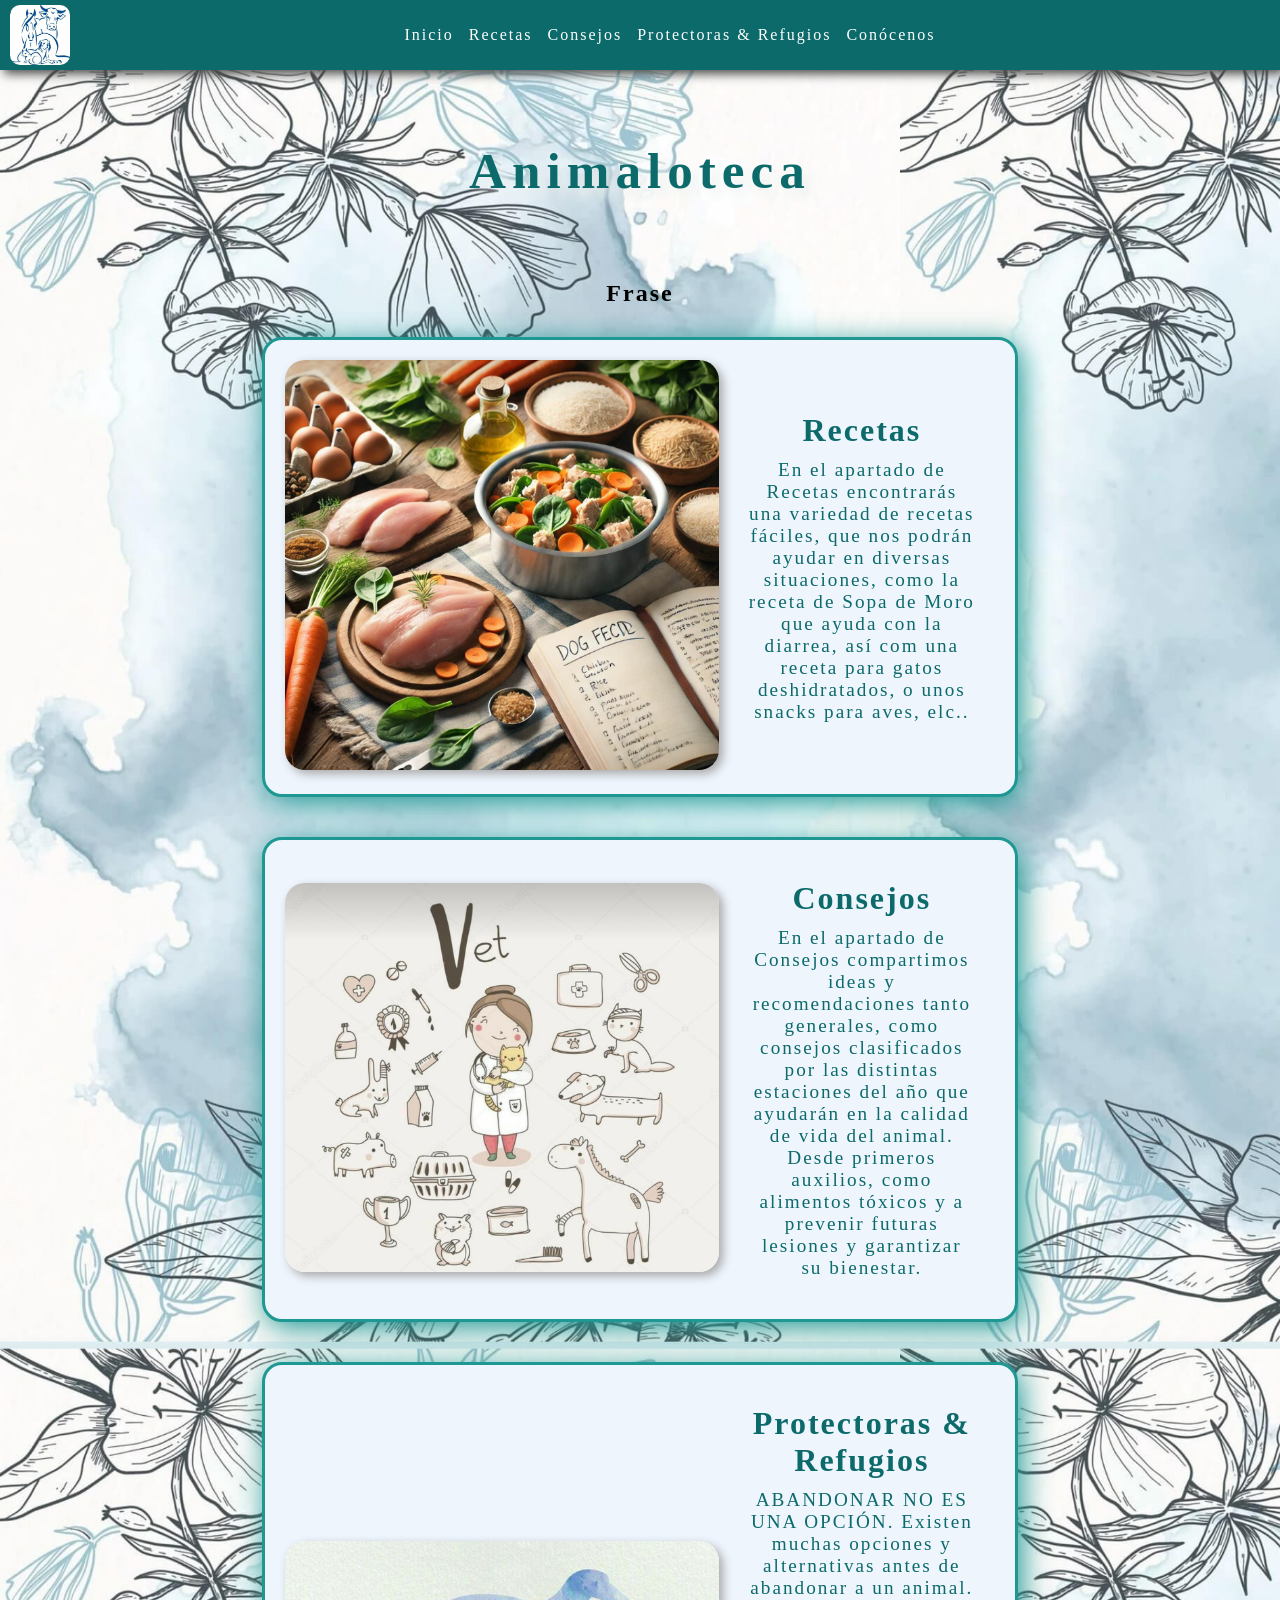
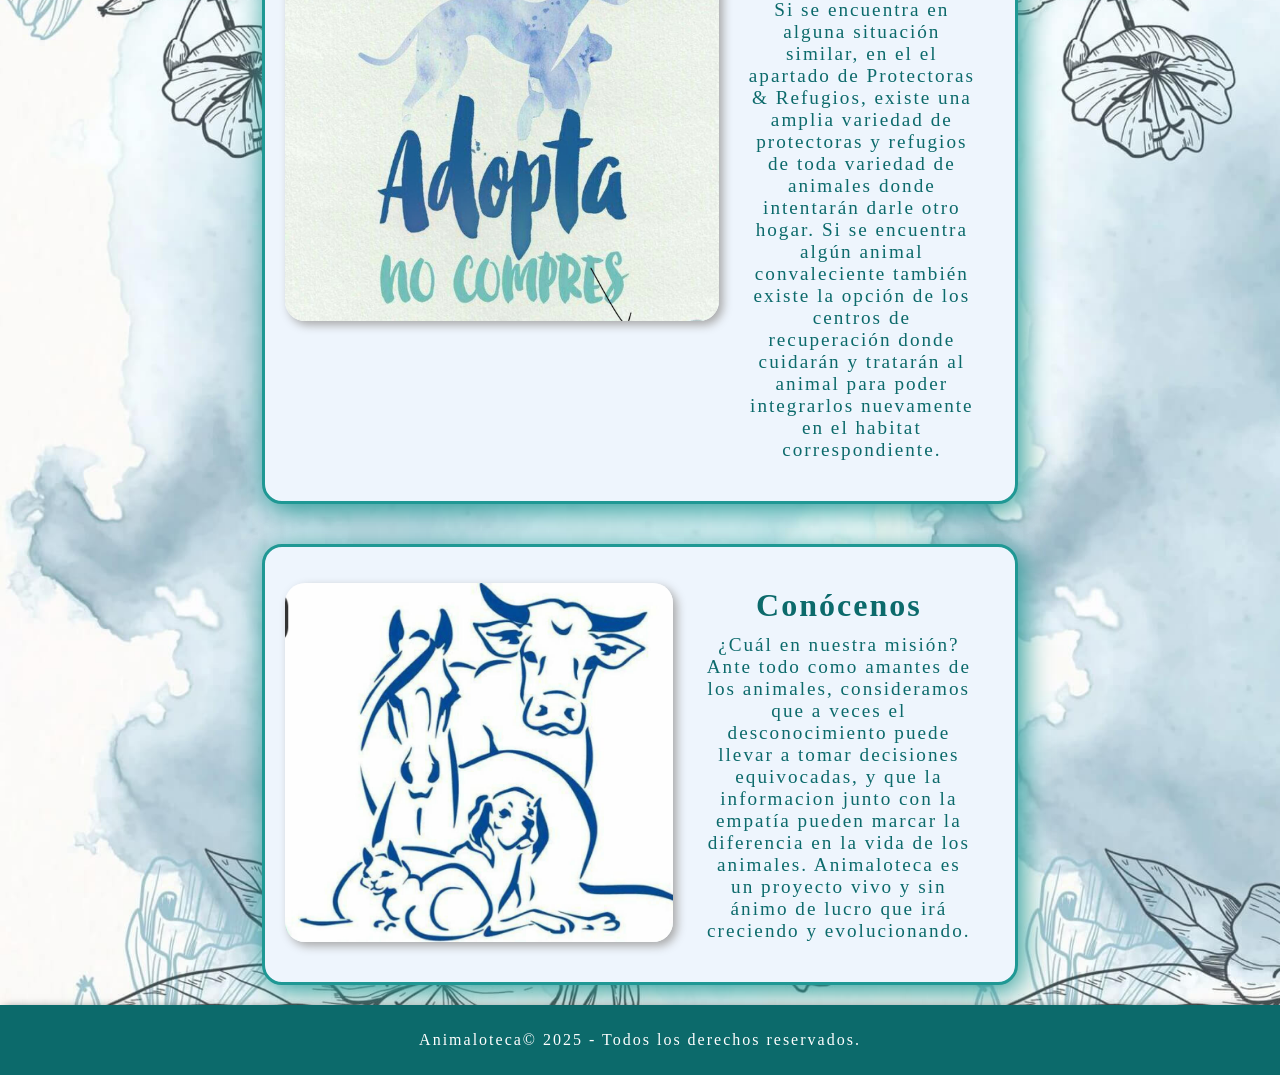
==== index.html @ 9682031e "." ====
<!DOCTYPE html>
<html lang="es">

<head>
    <meta charset="UTF-8">
    <meta name="viewport" content="width=device-width, initial-scale=1.0">
    <title>Animaloteca | Inicio </title>

    <link rel="stylesheet" href="css/style.css">
    <link rel='stylesheet' href='https://cdnjs.cloudflare.com/ajax/libs/font-awesome/4.7.0/css/font-awesome.min.css'>
    <script src="js/script.js" defer></script>

</head>

<body>
    <header class="header">
        <picture><img class="header__logo" src="./img/logo.jpg" alt="logo"></picture>
        <!-- Navbar -->
        <nav class="nav">

            <button class="nav__toggle">
                <i class='fa fa-bars'></i>
            </button>

            <ul class="nav__ul">
                <li><a class="nav__links" href="/Animaloteca/index.html">Inicio</a></li>
                <li><a class="nav__links" href="/Animaloteca/pages/dietas-y-recetas.html">Recetas</a></li>
                <li><a class="nav__links" href="/Animaloteca/pages/consejos.html">Consejos</a></li>
                <li><a class="nav__links" href="/Animaloteca/pages/protectoras-refugios.html">Protectoras & Refugios</a></li>
                <li><a class="nav__links" href="/Animaloteca/pages/conocenos.html">Conócenos</a></li>
            </ul>
        </nav>

    </header>


    <main class="container">
        <section class="hero">
            <h1 class="hero__h1">Animaloteca</h1>

            <!-- <img class="hero__img" src="#" alt="imagen inicio"> -->
        </section>

        <h2 class="container__h2">Frase</h2>
        <article class="card">

            <picture><img class="card__img" src="./img/recetas.jpg" alt="imagen dietas" loading="lazy"></picture>
            <div class="card__contenido">
                <h3 class="card__h3">Recetas</h3>

                <p class="card__p">En el apartado de Recetas encontrarás una variedad de recetas fáciles, que nos podrán
                    ayudar en diversas situaciones, como la receta de Sopa de Moro que ayuda con la diarrea, así com una
                    receta para gatos deshidratados, o unos snacks para aves, elc.. </p>
            </div>

        </article>


        <article class="card">

            <picture><img class="card__img" src="./img/consejos.jpg" alt="imagen tips" loading="lazy"></picture>
            <div class="card__contenido">

                <h3 class="card__h3">Consejos</h3>

                <p class="card__p">En el apartado de Consejos compartimos ideas y recomendaciones tanto generales, como
                    consejos clasificados por las distintas estaciones del año que ayudarán en la calidad de vida del
                    animal. Desde primeros auxilios, como alimentos tóxicos y a prevenir futuras lesiones y garantizar
                    su bienestar.
                </p>
            </div>
        </article>

        <article class="card">
            <picture><img class="card__img" src="./img/protect.jpg" alt="imagen protectoras" loading="lazy"></picture>
            <div class="card__contenido">

                <h3 class="card__h3">Protectoras & Refugios</h3>

                <p class="card__p">ABANDONAR NO ES UNA OPCIÓN. Existen muchas opciones y alternativas antes de abandonar
                    a un animal. Si se encuentra en alguna situación similar, en el el apartado de Protectoras &
                    Refugios, existe una amplia variedad de protectoras y refugios de toda variedad de animales donde
                    intentarán darle otro hogar.
                    Si se encuentra algún animal convaleciente también existe la opción de los centros de recuperación
                    donde cuidarán y tratarán al animal para poder integrarlos nuevamente en el habitat correspondiente.
                </p>
            </div>
        </article>

        <article class="card">

            <picture><img class="card__img" src="./img/logo.jpg" alt="imagen Conócenos" loading="lazy"></picture>

            <div class="card__contenido">
                <h3 class="card__h3">Conócenos</h3>
                <p class="card__p">¿Cuál en nuestra misión? Ante todo como amantes de los animales, consideramos que a
                    veces el desconocimiento puede llevar a tomar decisiones equivocadas, y que la informacion junto con
                    la empatía pueden marcar la diferencia en la vida de los animales. Animaloteca es un proyecto vivo y
                    sin ánimo de lucro que irá creciendo y evolucionando. </p>
            </div>
        </article>

    </main>
    <footer class="footer">
        <p class="footer__p">Animaloteca&copy; 2025 - Todos los derechos reservados.</p>
    </footer>

</body>

</html>
---- css/style.css ----
/*----------| |  Colores  |  |-----------*/
/*      - header: 
            background-color:#2bd0cb ;
        - body:
            background-color: #f4f1f1;

        -footer:
            background-color: #2bd0cb;

    */
/*---------| |   Reset  |  |----------*/
* {
    margin: 0;
    padding: 0;
    box-sizing: border-box;
}



/*----------| |   Header  |  |-----------*/

.header {
    display: flex;
    height: 70px;
    width: 100%;
    /* grid-area: header; */
    padding: 10px;
    background-color: #0c6a6b;
    justify-content: space-between;
    align-items: center;
    box-shadow: 4px 4px 10px #4b4b4b;


}

.header__logo {
    display: flex;
    height: 60px;
    width: 60px;
    border-radius: 10px;
}


.nav {
    display: flex;
    flex-direction: row;
    justify-content: center;
    align-items: center;
    gap: 15px;
    width: 100%;
    letter-spacing: 2px;
    color: #fff;
    transition: transform 0.5s ease;




}


.nav__ul {
    display: flex;
    flex-direction: row;
    list-style: none;
    gap: 15px;


}

.nav__links {
    color: #fff;
    font-size: 1rem;
    text-decoration: none;
}

.nav__toggle {
    display: none;
    cursor: pointer;
}



/*--------| |   Main  |  |---------*/

body {
    height: 100vh;
    width: 100%;
    display: grid;
    grid-template-rows: auto 1fr auto;
    background-image: url('../img/flores.jpeg');
    overflow-y: auto;
    background-size: 100vh;





}

/* .main{
    display: flex;
    flex-direction: column;
    justify-content: center; 
    align-items: center;
    border: 4px solid #2bd0cb;
    padding: 20px;
    border-radius: 10px;
    box-shadow: 4px 6px 30px #93cbc9;
    width: 70%;
    background-color: #eef5fd;
    
} */

/*--------| |   Hero  |  |---------*/
.hero {
    display: flex;
    flex-direction: column;
    justify-content: center;
    align-items: center;
    text-align: center;
    height: 20vh;
    width: 100%;
    position: relative;

    z-index: 0;
    padding: 20px;
}


.hero__h1 {
    position: absolute;
    z-index: 1;
    font-size: 4vw;
    letter-spacing: 6px;
    color: #0c6a6b;
    text-shadow: 8px 8px 12px#eef1f1;

}
.hero__img{
    z-index: -1;
    width: 100%;
    height: 100%;
    object-fit: contain;
}

.hero__h2 {
    display: flex;
    flex-direction: column;
    color: #0c6a6b;
    text-shadow: 8px 8px 12px#eef1f1;
    font-size: 2vw;


}


/*----------||  Card  | |-----------*/
.container {
    display: flex;
    flex-direction: column;
    margin-top: 0;
    height: 100%;
    width: 100%;
    justify-content: flex-start;
    align-items: center;
    gap: 20px;
    letter-spacing: 2px;
    padding: 10px;
}

.card {
    display: flex;
    align-items: center;
    border: 3px solid #1f9894;
    width: 60%;
    padding: 20px;
    border-radius: 20px;
    box-shadow: 4px 6px 30px #1f9894;
    background-color: #eef5fd;
    text-align: center;
    overflow: hidden;
    margin: 10px;
    gap: 10px
}

.card__h2 {
    display: flex;
    justify-content: center;
    font-size: 3rem;
    text-decoration: underline;
    color: #0c6a6b;
}


.card__h3 {
    display: flex;
    justify-content: center;
    font-size: 2rem;




}

.card__p {
    display: flex;
    font-size: 1.2rem;
    justify-content: center;



}

.card__img {
    width: 100%;
    border-radius: 20px;
    height: 100%;
    box-shadow: 4px 4px 10px #a9a9a9;

}

.card__contenido {
    display: flex;
    flex-direction: column;
    justify-content: center;
    align-items: center;
    text-align: center;
    padding: 20px;
    gap: 10px;
    color: #0c6a6b;
    width: 100%;
    height: 100%;
    font-size: 1.2rem;

}

.card__imgList {
    display: flex;
    flex-direction: row;
    justify-content: center;
    align-items: center;
    gap: 10px;
    width: 40%;
    height: 100%
}

/*----------||  Consejos (acordeon)  | |-----------*/
.acordeon {
    display: flex;
    flex-direction: column;
    justify-content: center;
    align-items: center;
    width: 60%;
    gap: 10px;
    padding: 30px;
    border: 4px solid #1f9894;
    border-radius: 10px;
    box-shadow: 4px 6px 30px #1f9894;
    color: #0c6a6b;
    background-color: #eef5fd;
    letter-spacing: 2px;

}

.acordeon__h2 {
    display: flex;
    justify-content: center;
    align-items: center;
    cursor: pointer;
    transition: transform 0.5s ease;

}

.acordeon__h2:hover {
    transform: scale(1.1);

}

.acordeon__h2.active {
    max-height: 70%;
}



.acordeon__bloque--activo .acordeon__contenido {
    height: auto;
    padding: 20px;
}

.acordeon__contenido {
    display: flex;
    flex-direction: column;
    justify-content: center;
    align-items: center;
    padding: 0;
    overflow: hidden;
    transition: transform 0.5s ease;
    padding: 0;
    height: 0;
    font-size: 1.2rem;
}

.acordeon__img img{
    display: flex;
    justify-content: center;
    align-items: center;
    width: 90%;
   max-width: 700px;
   
    height: 90%;
    border-radius: 20px;
    box-shadow: 4px 4px 10px #a9a9a9;
    padding: 10px;
   
   
}

/*----------||  Protectoras (Tab)  | |-----------*/

.contentlist {
    display: flex;
    flex-direction: column;
    justify-content: center;
    align-items: center;
    height: 100%;
    letter-spacing: 2px;


}

.bloque {
    display: none;

}

.bloque.active {
    display: flex;
    flex-direction: column;
    padding: 10px;
    gap: 20px;
    height: 100%;
    font-size: 1.2rem;
    width: 100%;
    justify-content: center;
    align-items: center;

    text-align: center;

}

.bloque__contenido {
    display: flex;
    flex-direction: column;
    justify-content: center;
    border: 4px solid #1f9894;
    padding: 20px;
    border-radius: 10px;
    box-shadow: 4px 6px 30px #1f9894;
    width: 70%;
    background-color: #eef5fd;
    color: #0c6a6b;


}


.bloque__h3 {
    display: flex;
    justify-content: center;
    font-size: 2rem;
    text-decoration: underline;
    color: #0c6a6b;
}

.bloque__contenido ul {
    list-style: none;

}

.bloque__title {
    display: flex;
    justify-content: center;
    font-size: 1.5rem;
    color: #0c6a6b;
}

.tablist {
    display: flex;
    gap: 20px;
    list-style-type: none;
    font-size: 24px;
    cursor: pointer;
    border-radius: 10px;
    box-shadow: 0 5px 15px rgba(0, 0, 0, 0.2);
    background-color: #eef5fd;
    padding: 20px;
    text-shadow: 4px 2px 2px #eef1f1;
    color: #1f9894;
    letter-spacing: 2px;
}

.tab.active {
    border-bottom: 2px solid #3dc8e0;
    font-size: 30px;

}

.tab:hover {
    color: red;
}



/*----------||   Footer  | |-----------*/
.footer {
    display: flex;
    height: 70px;
    width: 100%;
    /* grid-area: footer; */
    padding: 10px;
    background-color: #0c6a6b;
    justify-content: center;
    align-items: center;
    letter-spacing: 2px;
    color: #fff;
    box-shadow: 4px 4px 10px #4b4b4b;
}

/*----------||  Media queries | |-----------*/

@media screen and (max-width:468px) {

    /* body{
       display: flex;
       flex-direction: column;
       justify-content: center;
       align-items: center;
    } */
    .nav__ul {
        display: none;

    }

    .nav__toggle {
        display: block;
    }

    .nav__ul.active {
        display: flex;
        flex-direction: column;

        color: #fff;
        height: 40px;
    }

    .card {
        display: flex;
        flex-direction: column;
        width: 90%;
        height: 100%;
        padding: 10px;
    }

    .card__contenido {
        display: flex;
        flex-direction: column;
        justify-content: center;
        align-items: center;
        text-align: center;
    }


    .tablist {
        display: flex;
        flex-direction: column;
    }
}

;
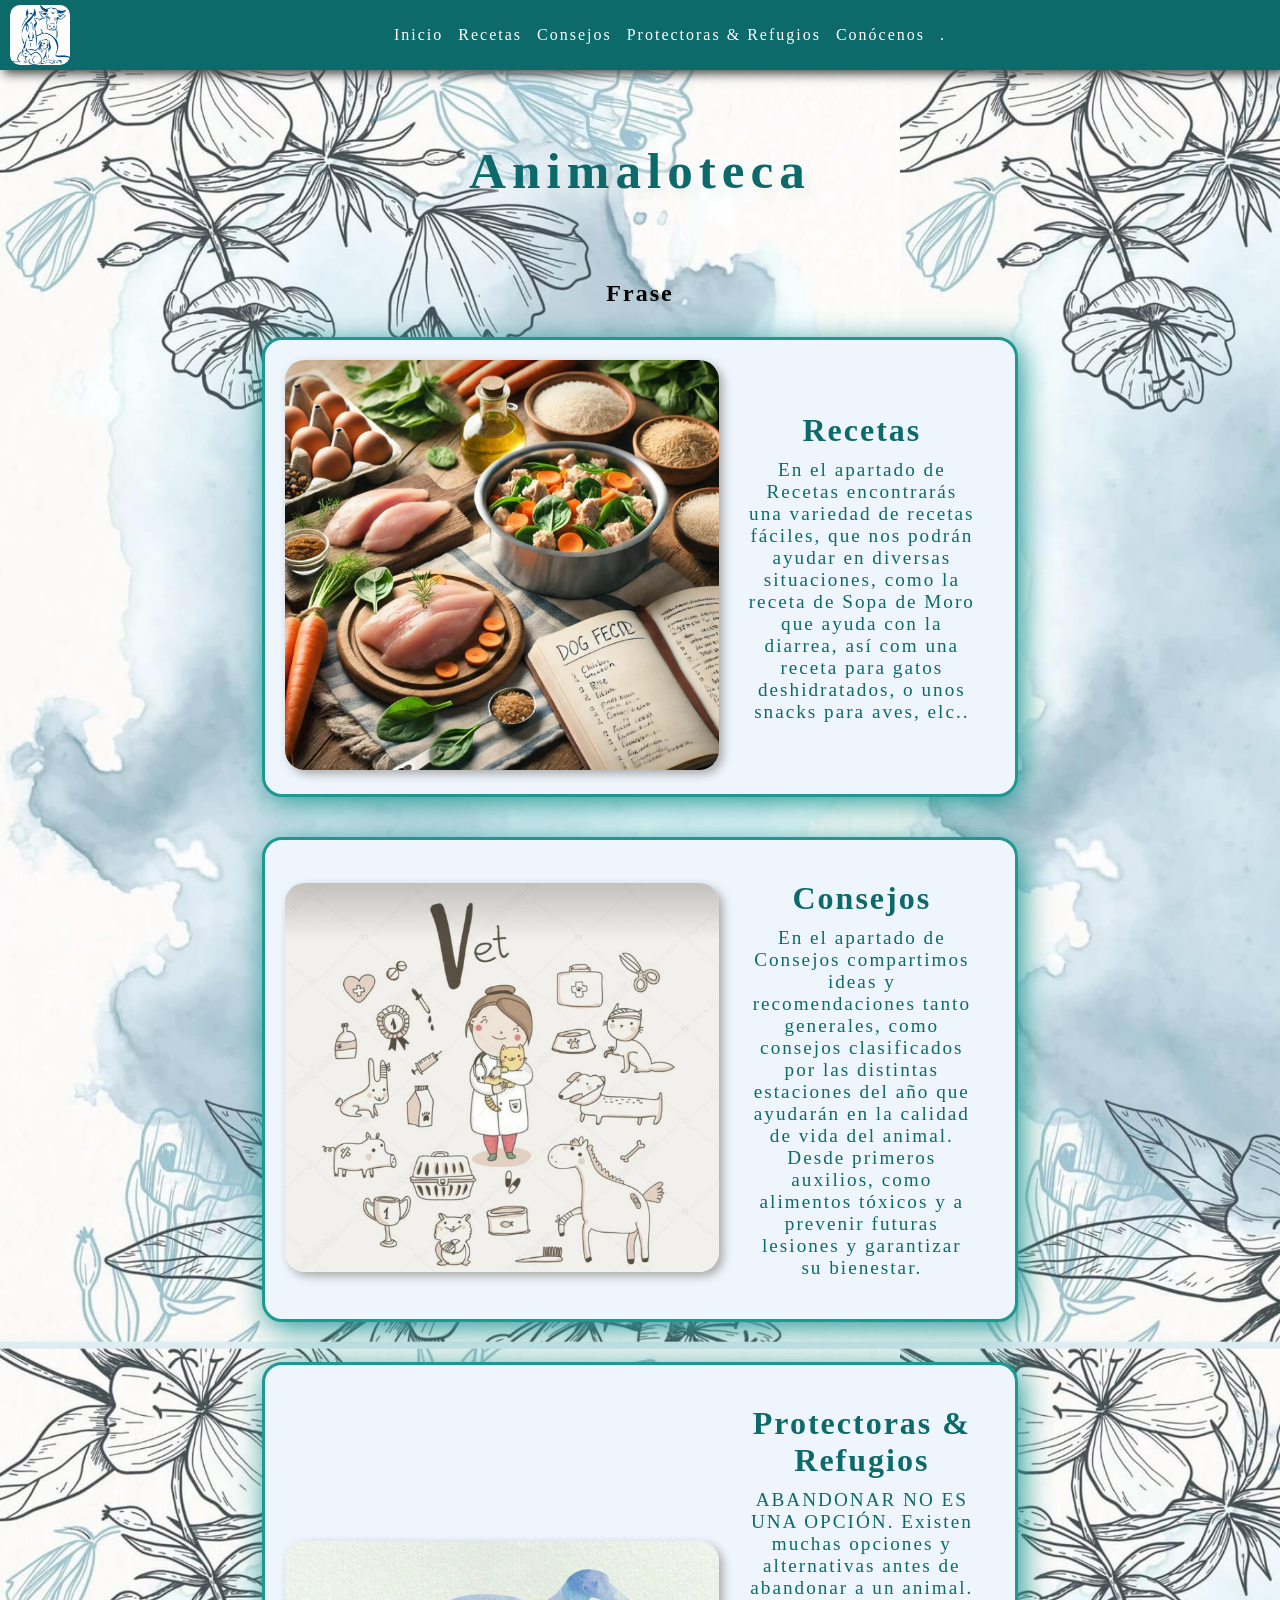
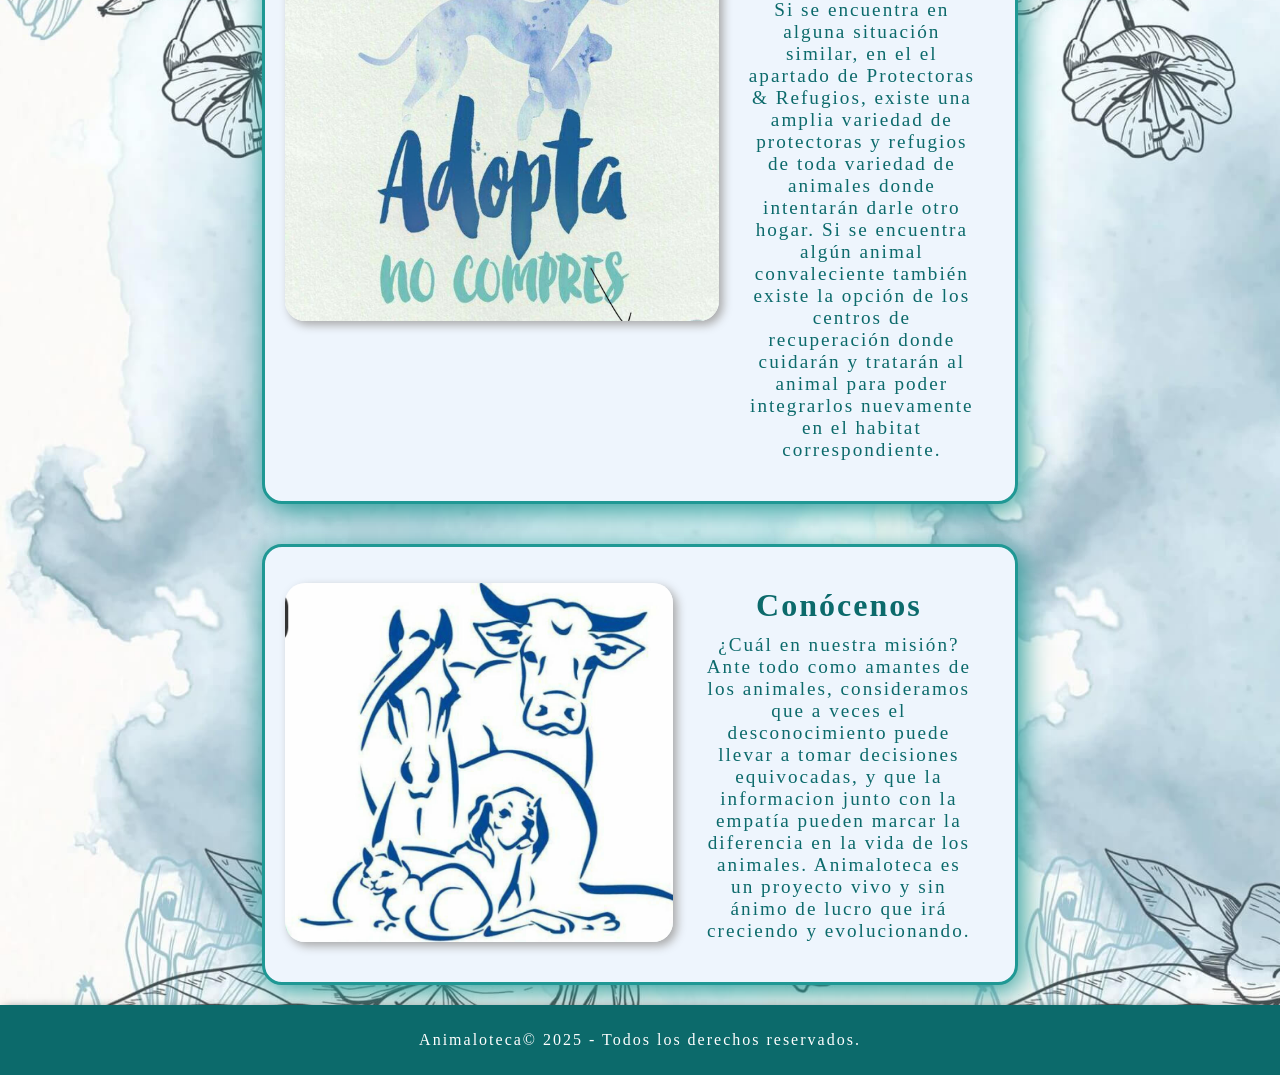
==== commit 40d59868: "proyecto" ====
--- a/index.html
+++ b/index.html
@@ -6,9 +6,9 @@
     <meta name="viewport" content="width=device-width, initial-scale=1.0">
     <title>Animaloteca | Inicio </title>
 
-    <link rel="stylesheet" href="css/style.css">
+    <link rel="stylesheet" href="./css/style.css">
     <link rel='stylesheet' href='https://cdnjs.cloudflare.com/ajax/libs/font-awesome/4.7.0/css/font-awesome.min.css'>
-    <script src="js/script.js" defer></script>
+    <script src="./js/script.js" defer></script>
 
 </head>
 
@@ -23,12 +23,12 @@
             </button>
 
             <ul class="nav__ul">
-                <li><a class="nav__links" href="/Animaloteca/index.html">Inicio</a></li>
-                <li><a class="nav__links" href="/Animaloteca/pages/dietas-y-recetas.html">Recetas</a></li>
-                <li><a class="nav__links" href="/Animaloteca/pages/consejos.html">Consejos</a></li>
-                <li><a class="nav__links" href="/Animaloteca/pages/protectoras-refugios.html">Protectoras & Refugios</a></li>
-                <li><a class="nav__links" href="/Animaloteca/pages/conocenos.html">Conócenos</a></li>
-            </ul>
+                <li><a class="nav__links" href="./index.html">Inicio</a></li>
+                <li><a class="nav__links" href="./dietas-y-recetas.html">Recetas</a></li>
+                <li><a class="nav__links" href="./consejos.html">Consejos</a></li>
+                <li><a class="nav__links" href="./protectoras-refugios.html">Protectoras & Refugios</a></li>
+                <li><a class="nav__links" href="./conocenos.html">Conócenos</a></li>
+            </ul>.
         </nav>
 
     </header>
--- a/css/style.css
+++ b/css/style.css
@@ -299,15 +299,23 @@
     height: 0;
     font-size: 1.2rem;
 }
-
+.acordeon__img{
+    height: 500px;
+    width: 400px;
+}
 .acordeon__img img{
     display: flex;
     justify-content: center;
     align-items: center;
-    width: 90%;
+   width: 100%;
+   height: 100%;
+  
+
+
+ 
    max-width: 700px;
    
-    height: 90%;
+    
     border-radius: 20px;
     box-shadow: 4px 4px 10px #a9a9a9;
     padding: 10px;
@@ -368,7 +376,7 @@
     display: flex;
     justify-content: center;
     font-size: 2rem;
-    text-decoration: underline;
+   text-decoration: none;
     color: #0c6a6b;
 }
 
@@ -428,7 +436,7 @@
 
 /*----------||  Media queries | |-----------*/
 
-@media screen and (max-width:468px) {
+@media screen and (max-width:620px) {
 
     /* body{
        display: flex;
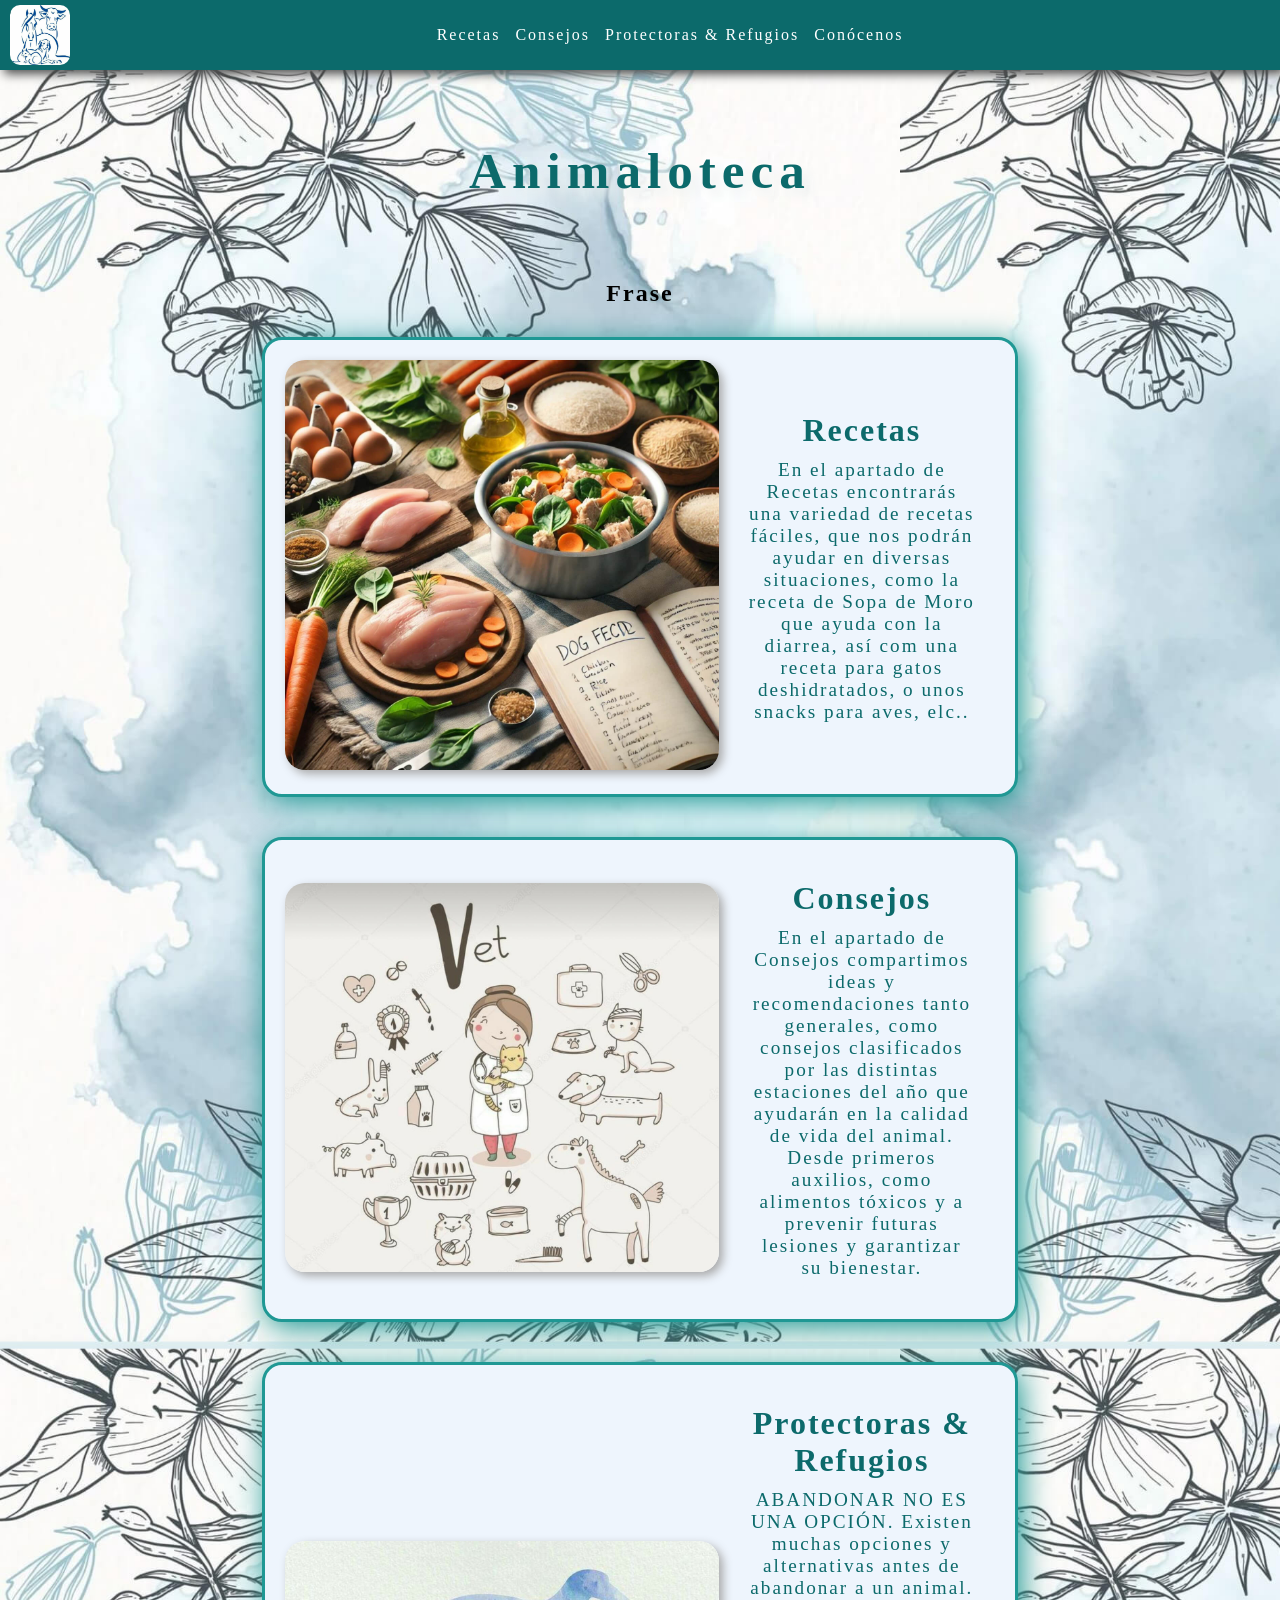
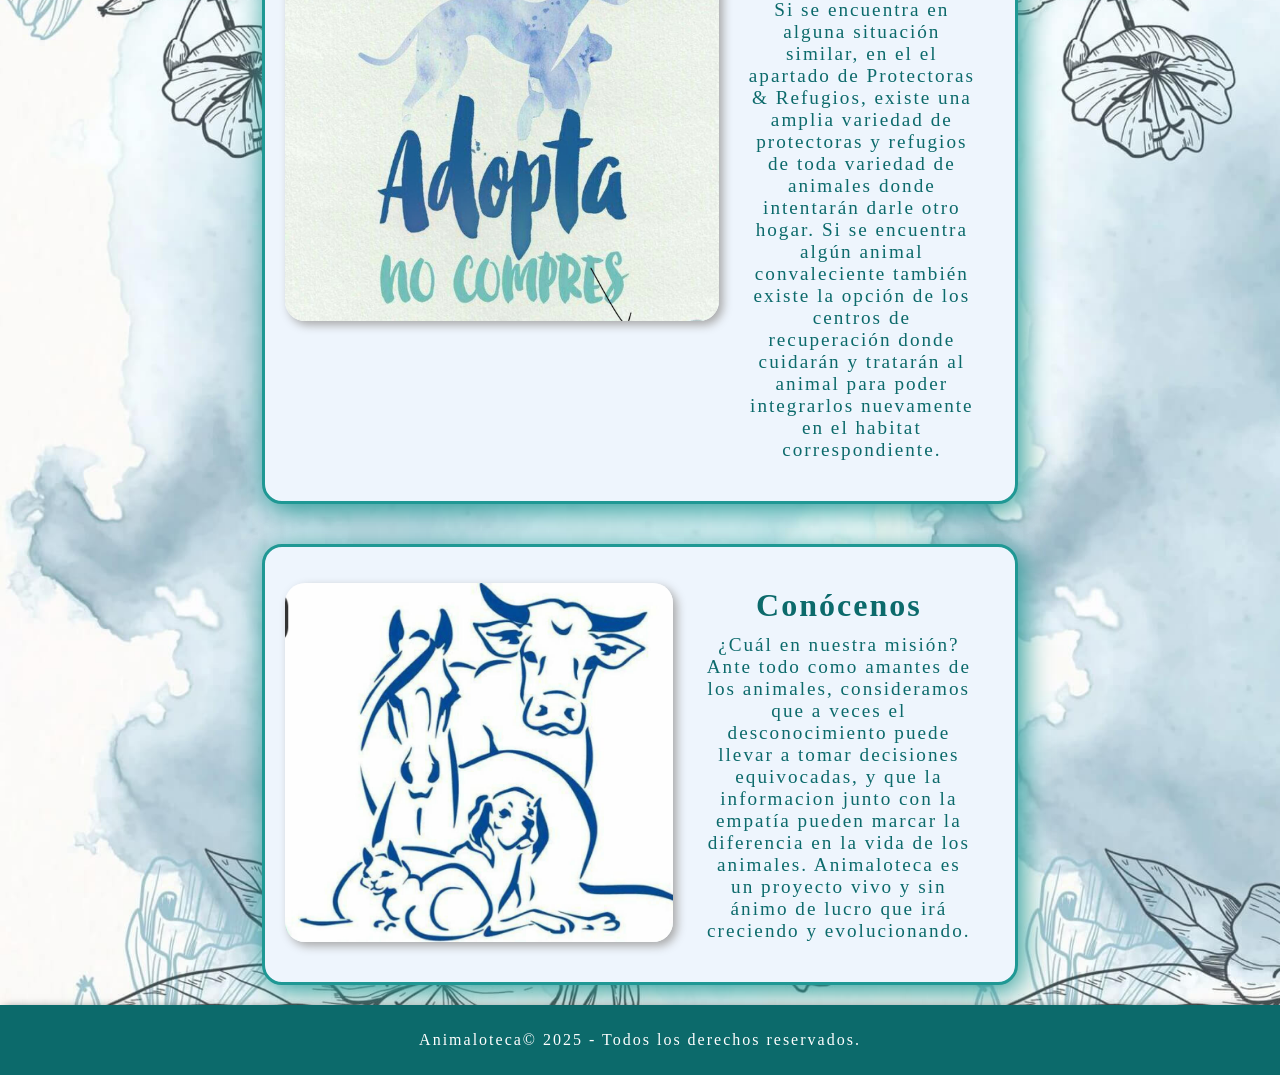
==== commit 0cf40b9e: "protectoras" ====
--- a/index.html
+++ b/index.html
@@ -14,7 +14,9 @@
 
 <body>
     <header class="header">
-        <picture><img class="header__logo" src="./img/logo.jpg" alt="logo"></picture>
+        <picture> 
+            <a class="nav__links" href="./index.html"><img class="header__logo" src="./img/logo.jpg" alt="logo"></a>
+        </picture>
         <!-- Navbar -->
         <nav class="nav">
 
@@ -23,15 +25,16 @@
             </button>
 
             <ul class="nav__ul">
-                <li><a class="nav__links" href="./index.html">Inicio</a></li>
+             
                 <li><a class="nav__links" href="./dietas-y-recetas.html">Recetas</a></li>
                 <li><a class="nav__links" href="./consejos.html">Consejos</a></li>
                 <li><a class="nav__links" href="./protectoras-refugios.html">Protectoras & Refugios</a></li>
                 <li><a class="nav__links" href="./conocenos.html">Conócenos</a></li>
-            </ul>.
+            </ul>
         </nav>
 
     </header>
+
 
 
     <main class="container">
--- a/css/style.css
+++ b/css/style.css
@@ -75,7 +75,7 @@
 
 .nav__toggle {
     display: none;
-    cursor: pointer;
+
 }
 
 
@@ -121,7 +121,6 @@
     height: 20vh;
     width: 100%;
     position: relative;
-
     z-index: 0;
     padding: 20px;
 }
@@ -136,7 +135,8 @@
     text-shadow: 8px 8px 12px#eef1f1;
 
 }
-.hero__img{
+
+.hero__img {
     z-index: -1;
     width: 100%;
     height: 100%;
@@ -149,6 +149,8 @@
     color: #0c6a6b;
     text-shadow: 8px 8px 12px#eef1f1;
     font-size: 2vw;
+    background-color: #eef5fd;
+    border-radius: 2px 2px;
 
 
 }
@@ -299,28 +301,22 @@
     height: 0;
     font-size: 1.2rem;
 }
-.acordeon__img{
+
+.acordeon__img {
     height: 500px;
     width: 400px;
 }
-.acordeon__img img{
-    display: flex;
-    justify-content: center;
-    align-items: center;
-   width: 100%;
-   height: 100%;
-  
-
-
- 
-   max-width: 700px;
-   
-    
+
+.acordeon__img img {
+    display: flex;
+    justify-content: center;
+    align-items: center;
+    width: 100%;
+    height: 100%;
+    max-width: 700px;
     border-radius: 20px;
     box-shadow: 4px 4px 10px #a9a9a9;
     padding: 10px;
-   
-   
 }
 
 /*----------||  Protectoras (Tab)  | |-----------*/
@@ -376,8 +372,9 @@
     display: flex;
     justify-content: center;
     font-size: 2rem;
-   text-decoration: none;
-    color: #0c6a6b;
+    text-decoration: none;
+    color: #0c6a6b;
+    padding: 10px;
 }
 
 .bloque__contenido ul {
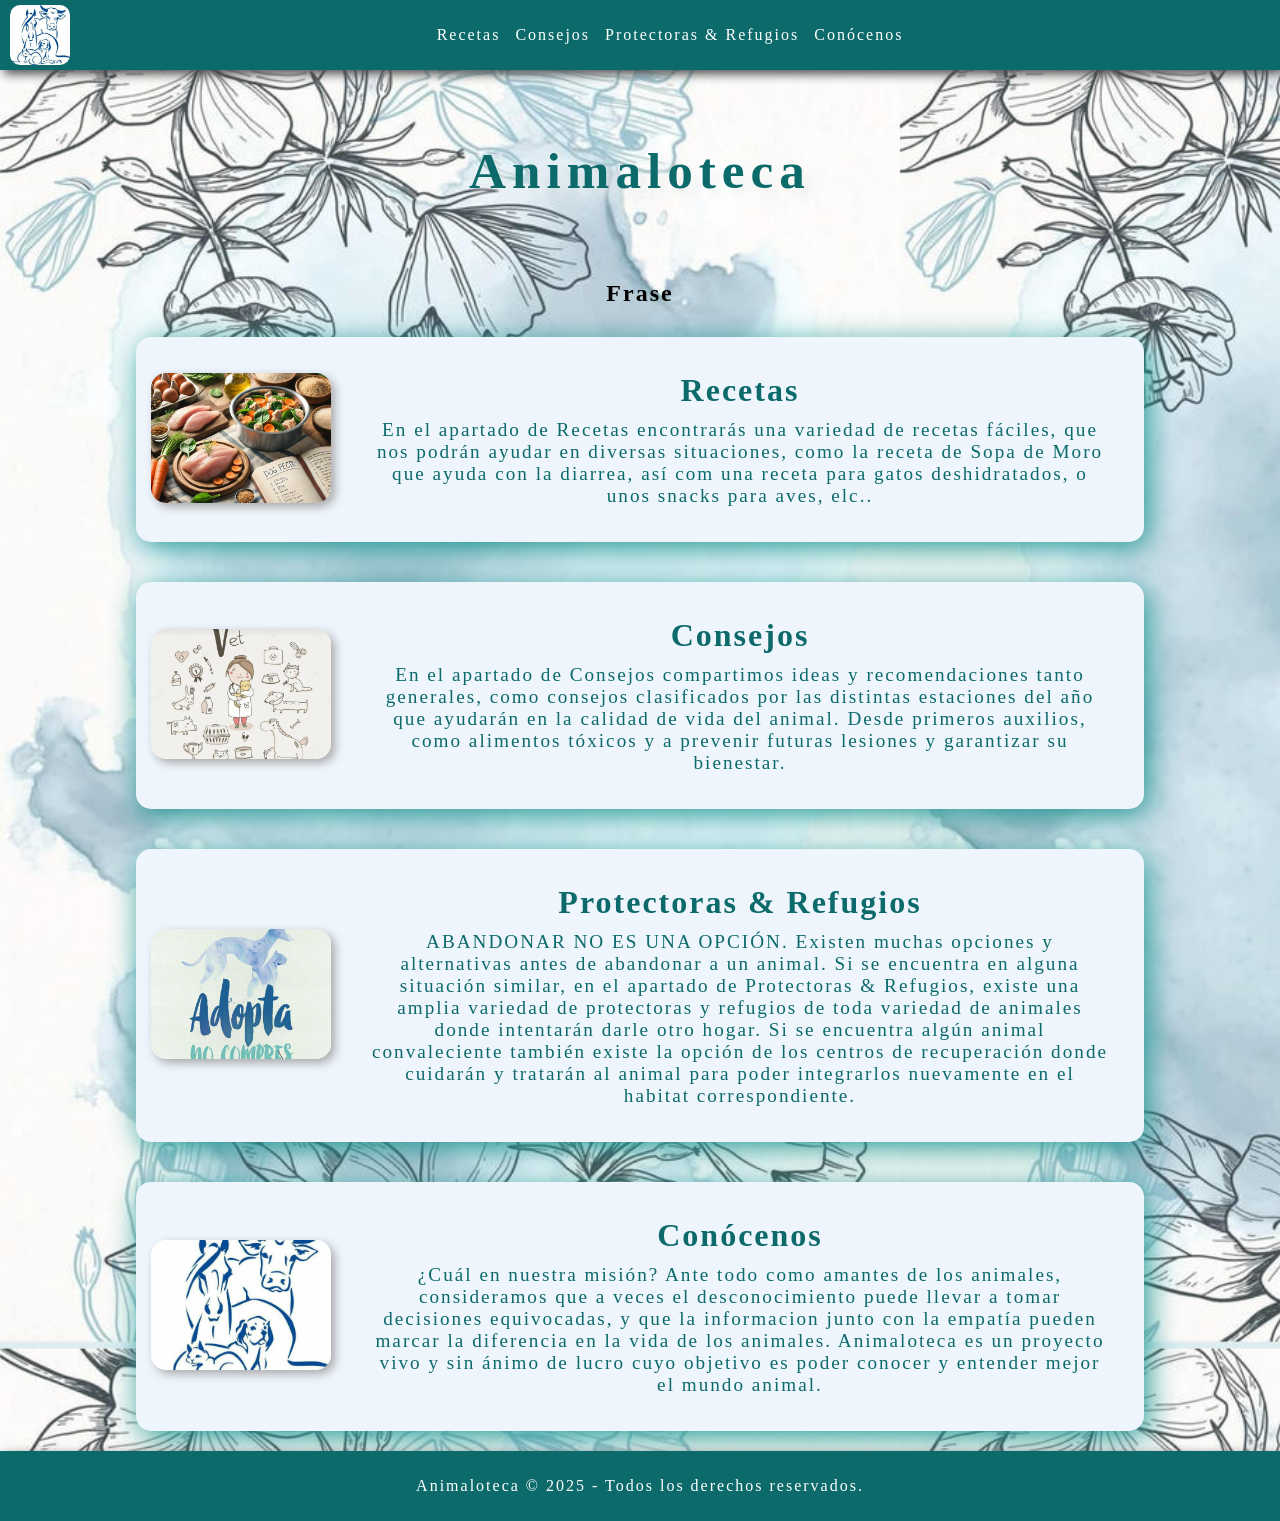
==== commit 50e1f5e6: "proyecto" ====
--- a/index.html
+++ b/index.html
@@ -8,15 +8,15 @@
 
     <link rel="stylesheet" href="./css/style.css">
     <link rel='stylesheet' href='https://cdnjs.cloudflare.com/ajax/libs/font-awesome/4.7.0/css/font-awesome.min.css'>
-    <script src="./js/script.js" defer></script>
+    <script type="module" src="./js/script.js" defer></script>
 
 </head>
 
 <body>
     <header class="header">
-        <picture> 
+        <div>
             <a class="nav__links" href="./index.html"><img class="header__logo" src="./img/logo.jpg" alt="logo"></a>
-        </picture>
+        </div>
         <!-- Navbar -->
         <nav class="nav">
 
@@ -25,7 +25,7 @@
             </button>
 
             <ul class="nav__ul">
-             
+
                 <li><a class="nav__links" href="./dietas-y-recetas.html">Recetas</a></li>
                 <li><a class="nav__links" href="./consejos.html">Consejos</a></li>
                 <li><a class="nav__links" href="./protectoras-refugios.html">Protectoras & Refugios</a></li>
@@ -81,7 +81,7 @@
                 <h3 class="card__h3">Protectoras & Refugios</h3>
 
                 <p class="card__p">ABANDONAR NO ES UNA OPCIÓN. Existen muchas opciones y alternativas antes de abandonar
-                    a un animal. Si se encuentra en alguna situación similar, en el el apartado de Protectoras &
+                    a un animal. Si se encuentra en alguna situación similar, en el apartado de Protectoras &
                     Refugios, existe una amplia variedad de protectoras y refugios de toda variedad de animales donde
                     intentarán darle otro hogar.
                     Si se encuentra algún animal convaleciente también existe la opción de los centros de recuperación
@@ -99,13 +99,17 @@
                 <p class="card__p">¿Cuál en nuestra misión? Ante todo como amantes de los animales, consideramos que a
                     veces el desconocimiento puede llevar a tomar decisiones equivocadas, y que la informacion junto con
                     la empatía pueden marcar la diferencia en la vida de los animales. Animaloteca es un proyecto vivo y
-                    sin ánimo de lucro que irá creciendo y evolucionando. </p>
+                    sin ánimo de lucro cuyo objetivo es poder conocer y entender mejor el mundo animal. </p>
             </div>
         </article>
 
     </main>
     <footer class="footer">
-        <p class="footer__p">Animaloteca&copy; 2025 - Todos los derechos reservados.</p>
+
+        <p class="footer__p"> <a class="nav__links" href="./index.html">Animaloteca &copy;</a> 2025 - Todos los derechos
+            reservados.
+
+        </p>
     </footer>
 
 </body>
--- a/css/style.css
+++ b/css/style.css
@@ -172,24 +172,22 @@
 
 .card {
     display: flex;
-    align-items: center;
-    border: 3px solid #1f9894;
-    width: 60%;
-    padding: 20px;
-    border-radius: 20px;
+    flex-direction: row; /* en vez de column */
+    align-items: center;
+    justify-content: flex-start;
+    width: 80%;         /* reducimos el ancho */
+    margin: 10px auto;
+    padding: 15px;
+    border-radius: 15px;
+    background-color: #eef5fd;
     box-shadow: 4px 6px 30px #1f9894;
-    background-color: #eef5fd;
-    text-align: center;
-    overflow: hidden;
-    margin: 10px;
-    gap: 10px
-}
-
+    gap: 20px;
+  }
 .card__h2 {
     display: flex;
     justify-content: center;
     font-size: 3rem;
-    text-decoration: underline;
+    text-decoration: none;
     color: #0c6a6b;
 }
 
@@ -214,12 +212,12 @@
 }
 
 .card__img {
-    width: 100%;
-    border-radius: 20px;
-    height: 100%;
+    width: 180px;
+    height: 130px;
+    border-radius: 15px;
     box-shadow: 4px 4px 10px #a9a9a9;
-
-}
+    object-fit: cover;
+  }
 
 .card__contenido {
     display: flex;
@@ -246,12 +244,13 @@
     height: 100%
 }
 
-/*----------||  Consejos (acordeon)  | |-----------*/
+/*----------||  Consejos y Recetas (acordeon)  | |-----------*/
 .acordeon {
     display: flex;
     flex-direction: column;
     justify-content: center;
     align-items: center;
+    
     width: 60%;
     gap: 10px;
     padding: 30px;
@@ -263,6 +262,12 @@
     letter-spacing: 2px;
 
 }
+.acordeon__titulo {
+    display: flex;
+    flex-direction: column;
+    align-items: center;
+    gap: 10px;
+}
 
 .acordeon__h2 {
     display: flex;
@@ -294,6 +299,7 @@
     flex-direction: column;
     justify-content: center;
     align-items: center;
+    text-align: center;
     padding: 0;
     overflow: hidden;
     transition: transform 0.5s ease;
@@ -303,21 +309,22 @@
 }
 
 .acordeon__img {
-    height: 500px;
-    width: 400px;
-}
-
-.acordeon__img img {
-    display: flex;
-    justify-content: center;
-    align-items: center;
-    width: 100%;
-    height: 100%;
-    max-width: 700px;
+    width: 100%;
+    max-width: 400px;
+    height: 300px;
+    overflow: hidden;
     border-radius: 20px;
     box-shadow: 4px 4px 10px #a9a9a9;
-    padding: 10px;
-}
+    margin: 0 auto;
+}
+
+.acordeon__img img {
+    width: 100%;
+    height: 100%;
+    object-fit: cover;
+    border-radius: 20px;
+}
+
 
 /*----------||  Protectoras (Tab)  | |-----------*/
 
@@ -479,6 +486,34 @@
         display: flex;
         flex-direction: column;
     }
+    .acordeon {
+        width: 90%;
+        padding: 20px;
+      }
+      
+      .acordeon__contenido {
+        font-size: 1rem;
+        padding: 10px;
+        align-items: center;
+        text-align: center;
+      }
+      
+      .acordeon__img {
+        width: 100%;
+        max-width: 100%;
+        height: auto;
+        margin: 0 auto;
+        border-radius: 20px;
+        box-shadow: 4px 4px 10px #a9a9a9;
+      }
+      
+      .acordeon__img img {
+        width: 100%;
+        height: auto;
+        object-fit: cover;
+        display: block;
+        border-radius: 20px;
+      }
 }
 
 ;
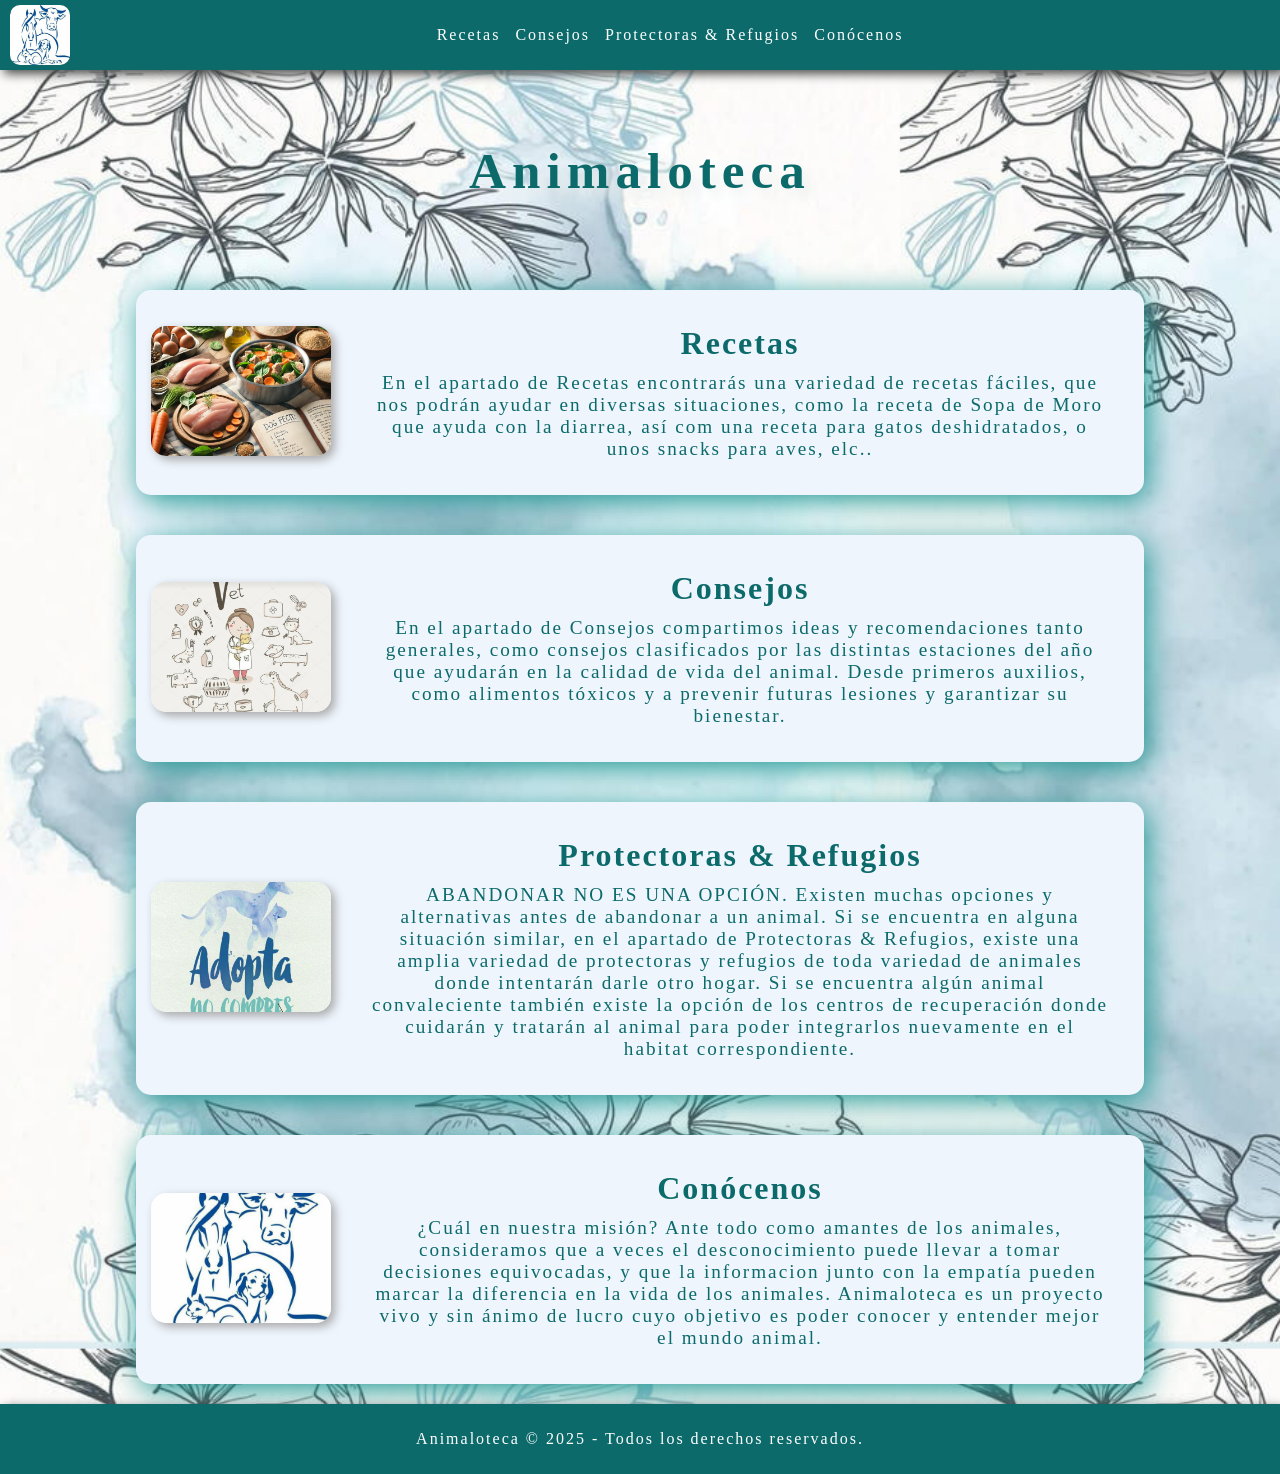
==== commit 2b4fc126: "." ====
--- a/index.html
+++ b/index.html
@@ -31,20 +31,20 @@
                 <li><a class="nav__links" href="./protectoras-refugios.html">Protectoras & Refugios</a></li>
                 <li><a class="nav__links" href="./conocenos.html">Conócenos</a></li>
             </ul>
-        </nav>
+        </nav> 
 
     </header>
 
 
-
+        <!-- Home  -->
     <main class="container">
         <section class="hero">
             <h1 class="hero__h1">Animaloteca</h1>
 
-            <!-- <img class="hero__img" src="#" alt="imagen inicio"> -->
+    
         </section>
 
-        <h2 class="container__h2">Frase</h2>
+       
         <article class="card">
 
             <picture><img class="card__img" src="./img/recetas.jpg" alt="imagen dietas" loading="lazy"></picture>
--- a/css/style.css
+++ b/css/style.css
@@ -455,6 +455,7 @@
 
     .nav__toggle {
         display: block;
+        background-color: #eef1f1;
     }
 
     .nav__ul.active {
